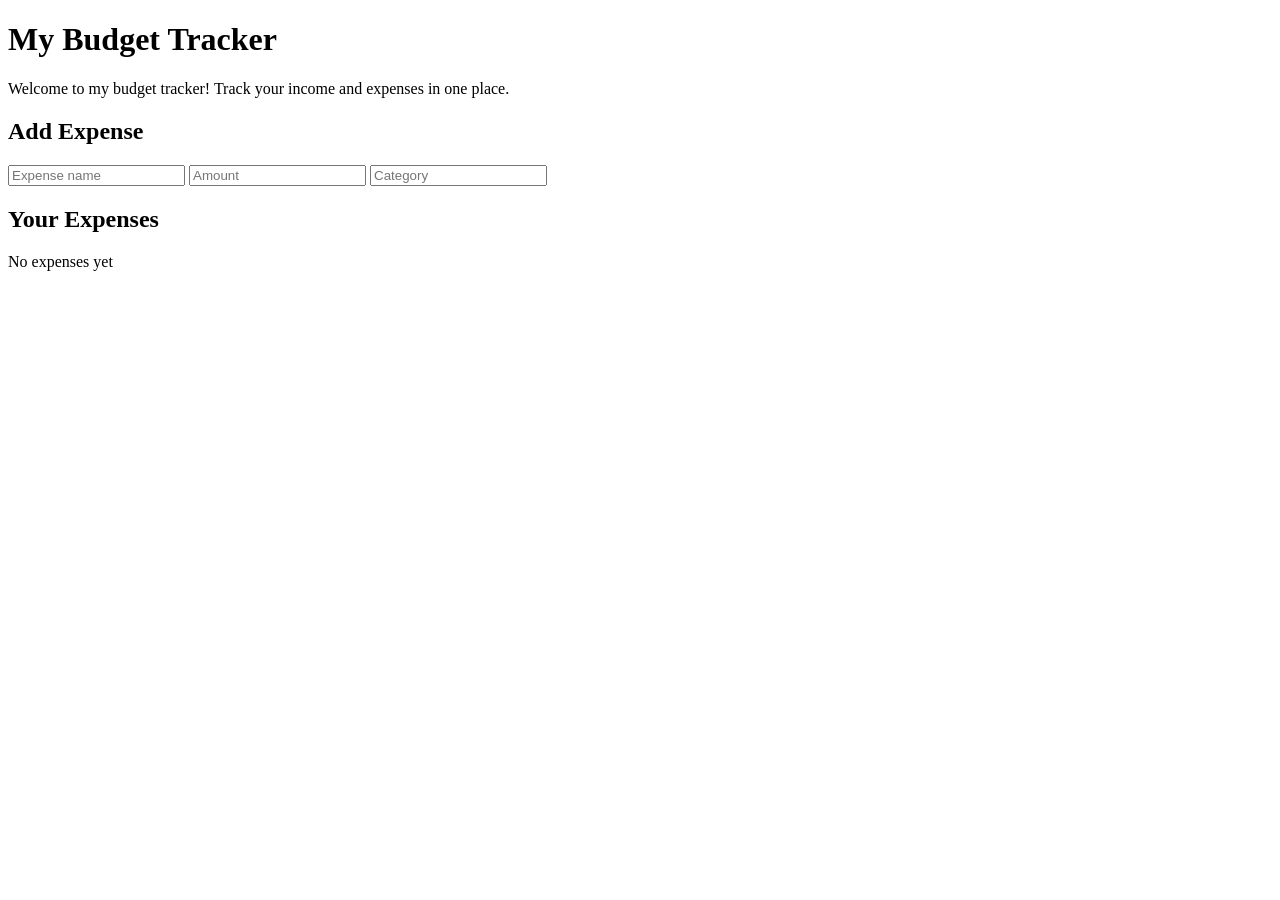
==== index.html @ 6ce5a6ef "initial commit" ====
<!DOCTYPE html>
<html>
<head>
    <title>My Budget Tracker</title>
    <link rel="stylesheet" href="style.css">
</head>
<body>

    <h1>My Budget Tracker</h1>
    <p>Welcome to my budget tracker! Track your income and expenses in one place.</p>

    <div class="add-expense-section">
        <h2>Add Expense</h2>
        <input type="text" placeholder="Expense name">
        <input type="number" placeholder="Amount">
        <input type="text" placeholder="Category">
    </div>

    <div class="expenses-section" id="expense-list">
        <h2>Your Expenses</h2>
        <p>No expenses yet</p>
    </div>

</body>
</html>
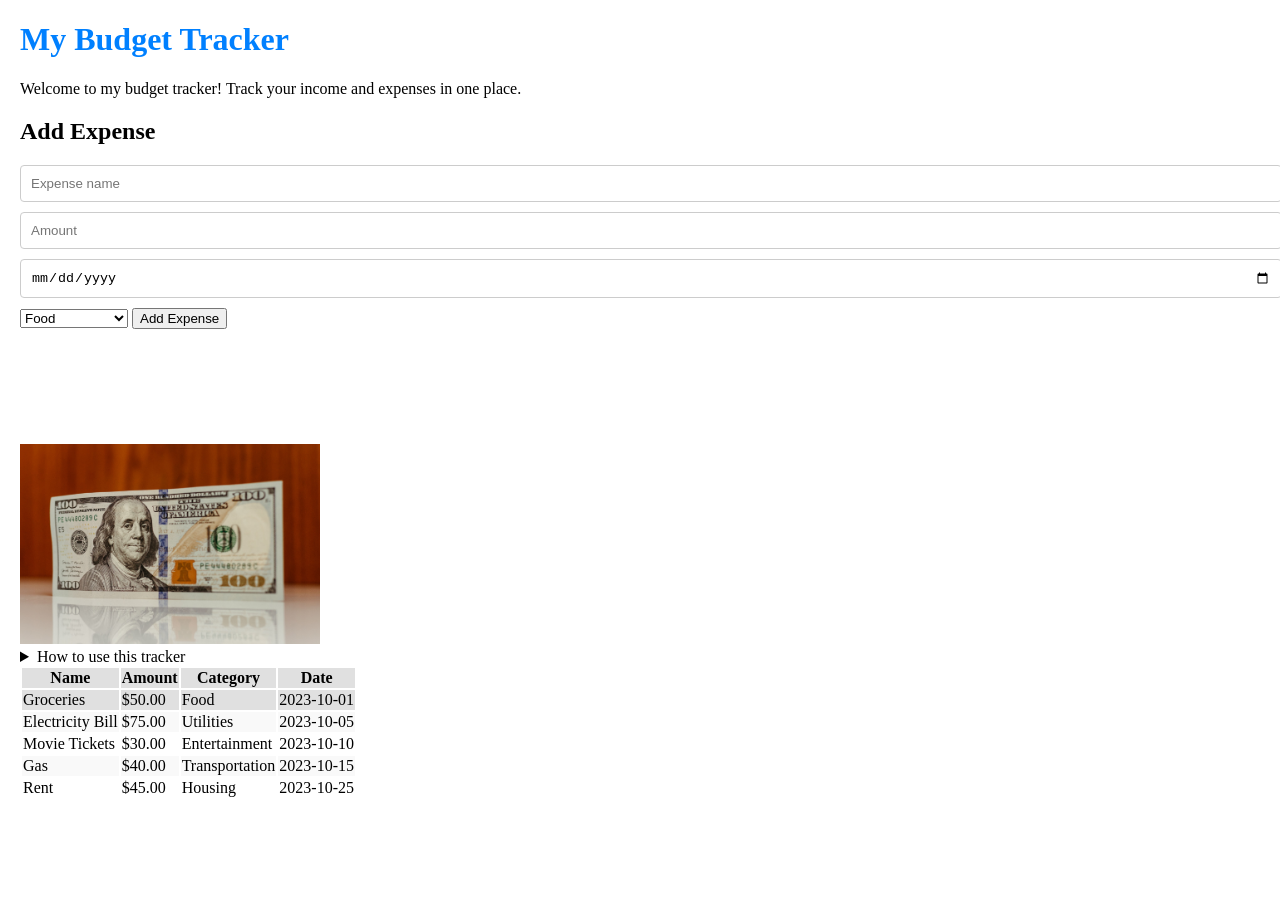
==== commit 16f1e804: "second commit" ====
--- a/index.html
+++ b/index.html
@@ -11,15 +11,75 @@
 
     <div class="add-expense-section">
         <h2>Add Expense</h2>
-        <input type="text" placeholder="Expense name">
-        <input type="number" placeholder="Amount">
-        <input type="text" placeholder="Category">
+        <form id="expense-form">
+            <input type="text" id="expense-name" placeholder="Expense name">
+            <input type="number" id="expense-amount" placeholder="Amount">
+            <input type="date" id="expense-date" placeholder="Date">
+            <select id="expense-category">
+                <option value="food">Food</option>
+                <option value="utilities">Utilities</option>
+                <option value="entertainment">Entertainment</option>
+                <option value="transportation">Transportation</option>
+                <option value="housing">Housing</option>
+            </select>
+            <button type="submit">Add Expense</button>
+        </form>
+    </div>
+        
     </div>
 
-    <div class="expenses-section" id="expense-list">
-        <h2>Your Expenses</h2>
-        <p>No expenses yet</p>
-    </div>
+<table>
+    <thead>
+        <tr>
+            <th>Name</th>
+            <th>Amount</th>
+            <th>Category</th>
+            <th>Date</th>
+        </tr>
+    </thead>
+    <tbody>
+    <tr>
+        <td>Groceries</td>  
+        <td>$50.00</td>
+        <td>Food</td>
+        <td>2023-10-01</td>
+    </tr>
+    <tr>
+        <td>Electricity Bill</td>
+        <td>$75.00</td>
+        <td>Utilities</td>
+        <td>2023-10-05</td>
+    </tr>
+    <tr>
+        <td>Movie Tickets</td>
+        <td>$30.00</td>
+        <td>Entertainment</td>
+        <td>2023-10-10</td>
+    </tr>
+    <tr>
+        <td>Gas</td>
+        <td>$40.00</td>
+        <td>Transportation</td>
+        <td>2023-10-15</td>
+    </tr>
+    <tr>
+        <td>Rent</td>
+        <td>$45.00</td>
+        <td>Housing</td>
+        <td>2023-10-25</td>
+    </tr>
+    </tbody>
+
+    <!-- Inserting an image -->
+    <img src="100 dollar bill.jpg" alt="100 Dollar Bill" style="width: 300px; height: auto;">
+
+    <!-- Inserting a iframe -->
+   <iframe width="560" height="315" src="https://www.youtube.com/embed/HQXY1dsVGbc?si=iQzGpgLRASO1Rrfa" title="YouTube video player" frameborder="0" allow="accelerometer; autoplay; clipboard-write; encrypted-media; gyroscope; picture-in-picture; web-share" referrerpolicy="strict-origin-when-cross-origin" allowfullscreen></iframe>
+
+   <details>
+    <summary>How to use this tracker</summary>
+    <p>Use this form to enter the expense name, amount, date, and category.</p>
+ </details>
 
 </body>
 </html>
--- a/style.css
+++ b/style.css
@@ -0,0 +1,46 @@
+body {
+    font-family: 'Times New Roman', Times, serif, sans-serif;
+    margin: 20px;
+}
+
+h1 {
+    color: #0080ff;
+}
+
+.add-expense-section td{
+    background-color: #f0f0f0;
+    padding: 15px;
+    margin-bottom: 20px;
+    cursor: pointer;
+}
+.add-expense-section > input {
+    width: 100%;
+    padding: 10px;
+    margin-bottom: 10px;
+    border: 1px solid #ccc;
+    border-radius: 4px;
+}
+.add-expense-section td:hover {
+    background-color: #e0e0e0;
+}
+tr:first-child {
+    background-color: #e0e0e0;
+}
+tr:nth-child(even) {
+    background-color: #f9f9f9;
+}
+input:not([type="submit"]) {
+    width: 100%;
+    padding: 10px;
+    margin-bottom: 10px;
+    border: 1px solid #ccc;
+    border-radius: 4px;
+}
+input:focus {
+    border-color: #0080ff;
+    outline: none;
+}
+#expense-list {
+    background-color: #fcfcfc;
+    padding: 15px;
+}
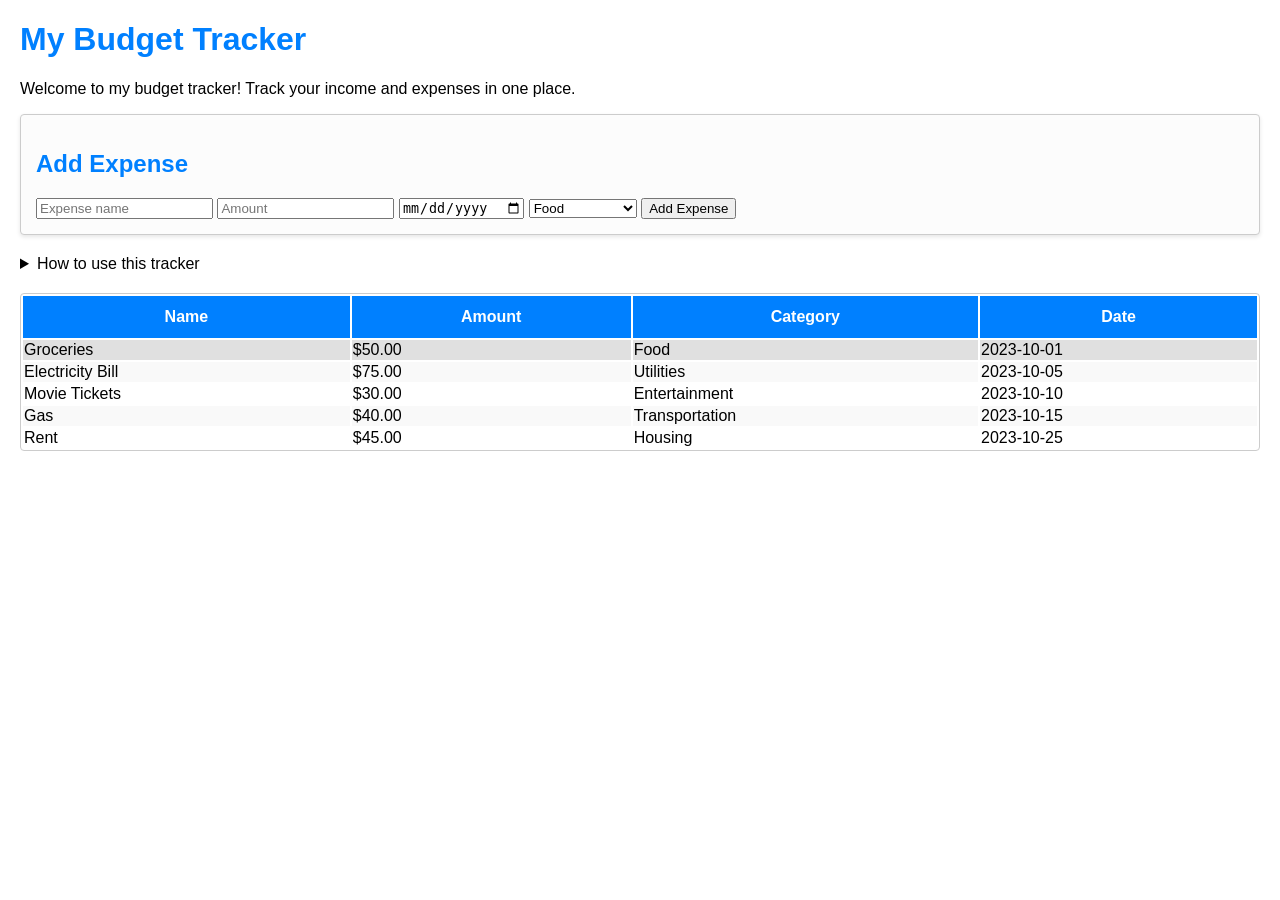
==== commit c9871e9d: "third commit" ====
--- a/index.html
+++ b/index.html
@@ -1,12 +1,20 @@
 <!DOCTYPE html>
 <html>
-<head>
+<head> 
     <title>My Budget Tracker</title>
+    <link rel="preconnect" href="https://fonts.googleapis.com">
+    <link rel="preconnect" href="https://fonts.gstatic.com" crossorigin>
+    <link href="https://fonts.googleapis.com/css2?family=IBM+Plex+Serif:ital,wght@0,100;0,200;0,300;0,400;0,500;0,600;0,700;1,100;1,200;1,300;1,400;1,500;1,600;1,700&display=swap" rel="stylesheet">
+
     <link rel="stylesheet" href="style.css">
 </head>
 <body>
+    <link rel="preconnect" href="https://fonts.googleapis.com">
+    <link rel="preconnect" href="https://fonts.gstatic.com" crossorigin>
+    <link href="https://fonts.googleapis.com/css2?family=Google+Sans+Flex:opsz,wght@6..144,1..1000&family=IBM+Plex+Serif:ital,wght@0,100;0,200;0,300;0,400;0,500;0,600;0,700;1,100;1,200;1,300;1,400;1,500;1,600;1,700&display=swap" rel="stylesheet">
 
     <h1>My Budget Tracker</h1>
+
     <p>Welcome to my budget tracker! Track your income and expenses in one place.</p>
 
     <div class="add-expense-section">
@@ -69,13 +77,6 @@
         <td>2023-10-25</td>
     </tr>
     </tbody>
-
-    <!-- Inserting an image -->
-    <img src="100 dollar bill.jpg" alt="100 Dollar Bill" style="width: 300px; height: auto;">
-
-    <!-- Inserting a iframe -->
-   <iframe width="560" height="315" src="https://www.youtube.com/embed/HQXY1dsVGbc?si=iQzGpgLRASO1Rrfa" title="YouTube video player" frameborder="0" allow="accelerometer; autoplay; clipboard-write; encrypted-media; gyroscope; picture-in-picture; web-share" referrerpolicy="strict-origin-when-cross-origin" allowfullscreen></iframe>
-
    <details>
     <summary>How to use this tracker</summary>
     <p>Use this form to enter the expense name, amount, date, and category.</p>
--- a/style.css
+++ b/style.css
@@ -1,15 +1,53 @@
 body {
-    font-family: 'Times New Roman', Times, serif, sans-serif;
+    font-family: 'Open sans', sans-serif;
     margin: 20px;
+    background-color: #ffffff;
 }
 
 h1 {
     color: #0080ff;
+    font-family: 'Montserrat', sans-serif;
 }
 
+h2 {
+    color: #0080ff;
+    font-family: 'Montserrat', sans-serif;
+}
+
+header {
+    background-color:#fcfcfc;
+    padding: 20px;
+    border-radius:4px;
+    margin-bottom: 20px;   
+}
+
+th {
+    background-color:#0080ff; 
+    color:#fff;
+    padding: 12px;
+    font-family: 'Montserrat', sans-serif;
+}
+
+.add-expense-section {
+    background-color: #fcfcfc;
+    padding: 15px;
+    border: 1px solid #ccc;
+    border-radius: 4px;
+    margin-bottom: 20px;
+    box-shadow: 0 2px 4px rgba(0,0,0,0.1);
+
+}
+table {
+    background-color: #ffffff;
+    border: 1px solid #ccc;
+    border-radius: 4px;
+    margin-top: 20px;
+    width: 100%;
+}
 .add-expense-section td{
     background-color: #f0f0f0;
-    padding: 15px;
+    padding: 12px;
+    border: 1px solid;
     margin-bottom: 20px;
     cursor: pointer;
 }
@@ -29,8 +67,11 @@
 tr:nth-child(even) {
     background-color: #f9f9f9;
 }
-input:not([type="submit"]) {
-    width: 100%;
+tr:hover {
+    background-color: #e0e0e0;
+}
+input[type="submit"] {
+    background-color: #0080ff;
     padding: 10px;
     margin-bottom: 10px;
     border: 1px solid #ccc;
@@ -43,4 +84,9 @@
 #expense-list {
     background-color: #fcfcfc;
     padding: 15px;
+    border: 1px solid #ccc;
+    border-radius: 4px;
 }
+
+
+
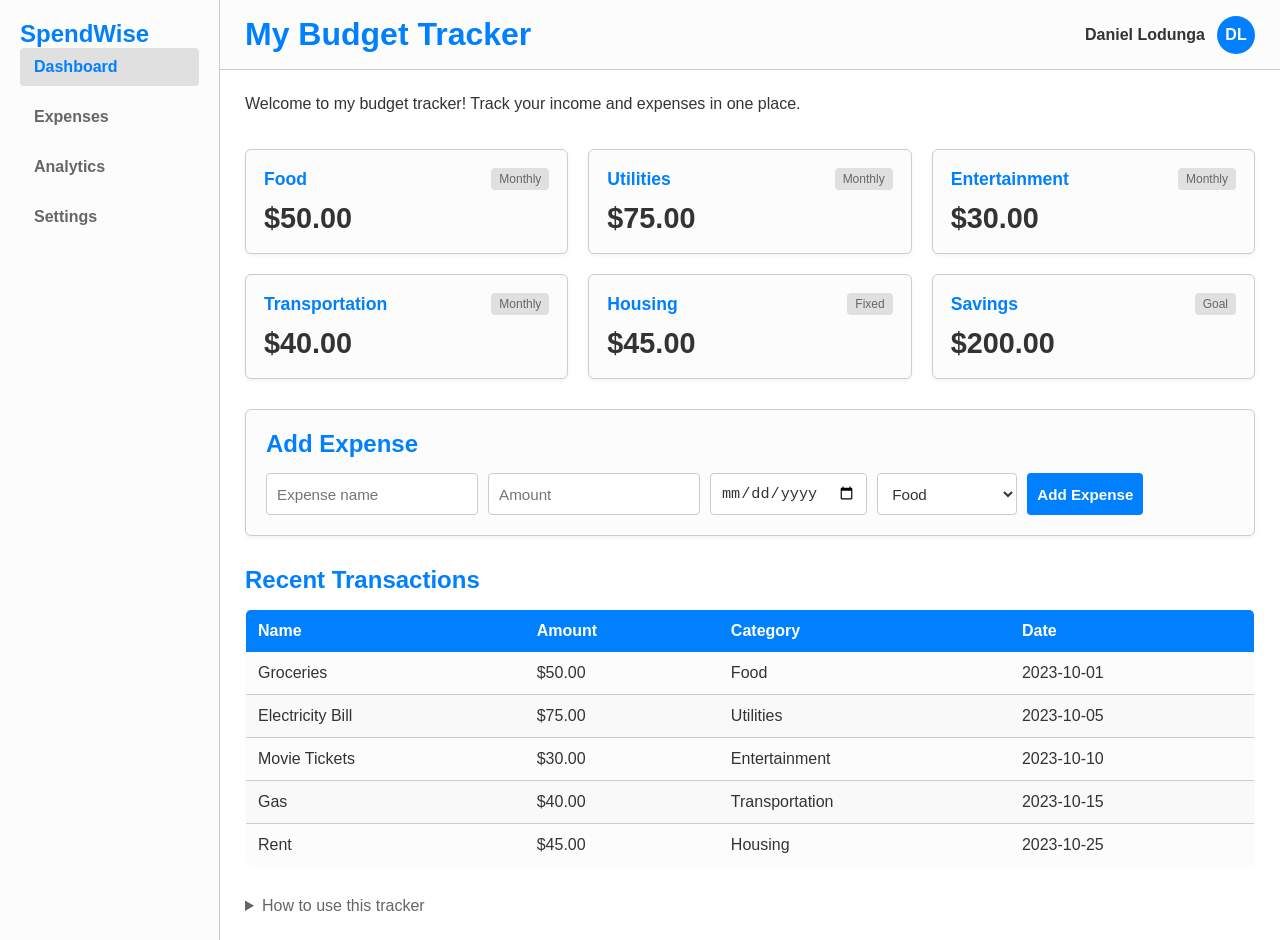
==== commit 01d1672b: "Fourth commit" ====
--- a/index.html
+++ b/index.html
@@ -1,86 +1,166 @@
 <!DOCTYPE html>
-<html>
+<html lang="en">
 <head> 
+    <meta charset="UTF-8">
+    <meta name="viewport" content="width=device-width, initial-scale=1.0">
     <title>My Budget Tracker</title>
+    
+    <!-- Google Fonts -->
     <link rel="preconnect" href="https://fonts.googleapis.com">
     <link rel="preconnect" href="https://fonts.gstatic.com" crossorigin>
-    <link href="https://fonts.googleapis.com/css2?family=IBM+Plex+Serif:ital,wght@0,100;0,200;0,300;0,400;0,500;0,600;0,700;1,100;1,200;1,300;1,400;1,500;1,600;1,700&display=swap" rel="stylesheet">
+    <link href="https://fonts.googleapis.com/css2?family=Google+Sans+Flex:opsz,wght@6..144,1..1000&family=IBM+Plex+Serif:ital,wght@0,100;0,200;0,300;0,400;0,500;0,600;0,700;1,100;1,200;1,300;1,400;1,500;1,600;1,700&display=swap" rel="stylesheet">
 
     <link rel="stylesheet" href="style.css">
 </head>
 <body>
-    <link rel="preconnect" href="https://fonts.googleapis.com">
-    <link rel="preconnect" href="https://fonts.gstatic.com" crossorigin>
-    <link href="https://fonts.googleapis.com/css2?family=Google+Sans+Flex:opsz,wght@6..144,1..1000&family=IBM+Plex+Serif:ital,wght@0,100;0,200;0,300;0,400;0,500;0,600;0,700;1,100;1,200;1,300;1,400;1,500;1,600;1,700&display=swap" rel="stylesheet">
+    <div class="dashboard-container">
+        <!-- Sidebar Navigation -->
+        <aside class="sidebar">
+            <div class="logo">
+                <h2>SpendWise</h2>
+            </div>
+            <nav class="nav-menu">
+                <a href="#" class="nav-item active">Dashboard</a>
+                <a href="#" class="nav-item">Expenses</a>
+                <a href="#" class="nav-item">Analytics</a>
+                <a href="#" class="nav-item">Settings</a>
+            </nav>
+        </aside>
 
-    <h1>My Budget Tracker</h1>
+        <!-- Header -->
+        <header class="header">
+            <div class="header-title">
+                <h1>My Budget Tracker</h1>
+            </div>
+            <div class="user-profile">
+                <span class="user-name">Daniel Lodunga</span>
+                <div class="avatar">DL</div>
+            </div>
+        </header>
 
-    <p>Welcome to my budget tracker! Track your income and expenses in one place.</p>
+        <!-- Main Content Area -->
+        <main class="main-content">
+            <p class="welcome-text">Welcome to my budget tracker! Track your income and expenses in one place.</p>
+        
+            <br><br/>
+            
+            <!-- 6 Category Cards Grid -->
+            <div class="card-grid">
+                <div class="card">
+                    <div class="card-header">
+                        <h3>Food</h3>
+                        <span class="badge">Monthly</span>
+                    </div>
+                    <p class="amount">$50.00</p>
+                </div>
+                <div class="card">
+                    <div class="card-header">
+                        <h3>Utilities</h3>
+                        <span class="badge">Monthly</span>
+                    </div>
+                    <p class="amount">$75.00</p>
+                </div>
+                <div class="card">
+                    <div class="card-header">
+                        <h3>Entertainment</h3>
+                        <span class="badge">Monthly</span>
+                    </div>
+                    <p class="amount">$30.00</p>
+                </div>
+                <div class="card">
+                    <div class="card-header">
+                        <h3>Transportation</h3>
+                        <span class="badge">Monthly</span>
+                    </div>
+                    <p class="amount">$40.00</p>
+                </div>
+                <div class="card">
+                    <div class="card-header">
+                        <h3>Housing</h3>
+                        <span class="badge">Fixed</span>
+                    </div>
+                    <p class="amount">$45.00</p>
+                </div>
+                <div class="card">
+                    <div class="card-header">
+                        <h3>Savings</h3>
+                        <span class="badge">Goal</span>
+                    </div>
+                    <p class="amount">$200.00</p>
+                </div>
+            </div>
 
-    <div class="add-expense-section">
-        <h2>Add Expense</h2>
-        <form id="expense-form">
-            <input type="text" id="expense-name" placeholder="Expense name">
-            <input type="number" id="expense-amount" placeholder="Amount">
-            <input type="date" id="expense-date" placeholder="Date">
-            <select id="expense-category">
-                <option value="food">Food</option>
-                <option value="utilities">Utilities</option>
-                <option value="entertainment">Entertainment</option>
-                <option value="transportation">Transportation</option>
-                <option value="housing">Housing</option>
-            </select>
-            <button type="submit">Add Expense</button>
-        </form>
+            <!-- Add Expense Form Section -->
+            <section class="add-expense-section">
+                <h2>Add Expense</h2>
+                <form id="expense-form">
+                    <input type="text" id="expense-name" placeholder="Expense name">
+                    <input type="number" id="expense-amount" placeholder="Amount">
+                    <input type="date" id="expense-date">
+                    <select id="expense-category">
+                        <option value="food">Food</option>
+                        <option value="utilities">Utilities</option>
+                        <option value="entertainment">Entertainment</option>
+                        <option value="transportation">Transportation</option>
+                        <option value="housing">Housing</option>
+                    </select>
+                    <button type="submit">Add Expense</button>
+                </form>
+            </section>
+
+            <!-- Expense History Table -->
+            <section class="table-section">
+                <h2>Recent Transactions</h2>
+                <table>
+                    <thead>
+                        <tr>
+                            <th>Name</th>
+                            <th>Amount</th>
+                            <th>Category</th>
+                            <th>Date</th>
+                        </tr>
+                    </thead>
+                    <tbody>
+                        <tr>
+                            <td>Groceries</td>  
+                            <td>$50.00</td>
+                            <td>Food</td>
+                            <td>2023-10-01</td>
+                        </tr>
+                        <tr>
+                            <td>Electricity Bill</td>
+                            <td>$75.00</td>
+                            <td>Utilities</td>
+                            <td>2023-10-05</td>
+                        </tr>
+                        <tr>
+                            <td>Movie Tickets</td>
+                            <td>$30.00</td>
+                            <td>Entertainment</td>
+                            <td>2023-10-10</td>
+                        </tr>
+                        <tr>
+                            <td>Gas</td>
+                            <td>$40.00</td>
+                            <td>Transportation</td>
+                            <td>2023-10-15</td>
+                        </tr>
+                        <tr>
+                            <td>Rent</td>
+                            <td>$45.00</td>
+                            <td>Housing</td>
+                            <td>2023-10-25</td>
+                        </tr>
+                    </tbody>
+                </table>
+            </section>
+
+            <!-- Details Dropdown -->
+            <details class="help-details">
+                <summary>How to use this tracker</summary>
+                <p>Use this form to enter the expense name, amount, date, and category.</p>
+            </details>
+        </main>
     </div>
-        
-    </div>
-
-<table>
-    <thead>
-        <tr>
-            <th>Name</th>
-            <th>Amount</th>
-            <th>Category</th>
-            <th>Date</th>
-        </tr>
-    </thead>
-    <tbody>
-    <tr>
-        <td>Groceries</td>  
-        <td>$50.00</td>
-        <td>Food</td>
-        <td>2023-10-01</td>
-    </tr>
-    <tr>
-        <td>Electricity Bill</td>
-        <td>$75.00</td>
-        <td>Utilities</td>
-        <td>2023-10-05</td>
-    </tr>
-    <tr>
-        <td>Movie Tickets</td>
-        <td>$30.00</td>
-        <td>Entertainment</td>
-        <td>2023-10-10</td>
-    </tr>
-    <tr>
-        <td>Gas</td>
-        <td>$40.00</td>
-        <td>Transportation</td>
-        <td>2023-10-15</td>
-    </tr>
-    <tr>
-        <td>Rent</td>
-        <td>$45.00</td>
-        <td>Housing</td>
-        <td>2023-10-25</td>
-    </tr>
-    </tbody>
-   <details>
-    <summary>How to use this tracker</summary>
-    <p>Use this form to enter the expense name, amount, date, and category.</p>
- </details>
-
 </body>
-</html>
+</html>
--- a/style.css
+++ b/style.css
@@ -1,92 +1,359 @@
+/* ==================================================
+   1. CSS Custom Properties (:root variables)
+================================================== */
+:root {
+    --brand-color: #0080ff;
+    --accent-color: #10b981;
+    --surface-color: #ffffff;
+    --card-background: #fcfcfc;
+    --primary-text-color: #333333;
+    --secondary-text-color: #666666;
+    --border-color: #cccccc;
+    --hover-background: #e0e0e0;
+    --input-bg: #ffffff;
+    --table-stripe: #f9f9f9;
+}
+
+/* ==================================================
+   Base & Reset Styles
+================================================== */
+* {
+    box-sizing: border-box;
+    margin: 0;
+    padding: 0;
+}
+
 body {
-    font-family: 'Open sans', sans-serif;
-    margin: 20px;
-    background-color: #ffffff;
-}
-
-h1 {
-    color: #0080ff;
-    font-family: 'Montserrat', sans-serif;
-}
-
-h2 {
-    color: #0080ff;
-    font-family: 'Montserrat', sans-serif;
-}
-
-header {
-    background-color:#fcfcfc;
+    font-family: 'Open Sans', sans-serif;
+    background-color: var(--surface-color);
+    color: var(--primary-text-color);
+}
+
+h1, h2, h3 {
+    font-family: 'Montserrat', sans-serif;
+    color: var(--brand-color);
+}
+
+/* ==================================================
+   2. Overall Page Layout (CSS Grid)
+================================================== */
+.dashboard-container {
+    display: grid;
+    grid-template-columns: 220px 1fr;
+    grid-template-rows: 70px 1fr;
+    grid-template-areas:
+        "sidebar header"
+        "sidebar main";
+    min-height: 100vh;
+}
+
+/* Sidebar Styling (Flexbox) */
+.sidebar {
+    grid-area: sidebar;
+    background-color: var(--card-background);
+    border-right: 1px solid var(--border-color);
+    display: flex;
+    flex-direction: column;
     padding: 20px;
-    border-radius:4px;
-    margin-bottom: 20px;   
+}
+
+.logo h1 {
+    font-size: 1.5rem;
+    margin-bottom: 25px;
+}
+
+.nav-menu {
+    display: flex;
+    flex-direction: column;
+    gap: 12px;
+}
+
+.nav-item {
+    text-decoration: none;
+    color: var(--secondary-text-color);
+    padding: 10px 14px;
+    border-radius: 4px;
+    font-weight: 600;
+    font-family: 'Montserrat', sans-serif;
+}
+
+.nav-item.active, 
+.nav-item:hover {
+    background-color: var(--hover-background);
+    color: var(--brand-color);
+}
+
+/* Header Styling (Flexbox) */
+.header {
+    grid-area: header;
+    background-color: var(--card-background);
+    border-bottom: 1px solid var(--border-color);
+    display: flex;
+    justify-content: space-between;
+    align-items: center;
+    padding: 0 25px;
+}
+
+.user-profile {
+    display: flex;
+    align-items: center;
+    gap: 12px;
+}
+
+.user-name {
+    font-weight: 600;
+}
+
+.avatar {
+    width: 38px;
+    height: 38px;
+    border-radius: 50%;
+    background-color: var(--brand-color);
+    color: #ffffff;
+    display: flex;
+    justify-content: center;
+    align-items: center;
+    font-weight: bold;
+    font-family: 'Montserrat', sans-serif;
+}
+
+/* Main Content Area */
+.main-content {
+    grid-area: main;
+    padding: 25px;
+}
+
+.welcome-msg {
+    margin-bottom: 20px;
+    color: var(--secondary-text-color);
+}
+
+/* Category Cards Grid */
+.card-grid {
+    display: grid;
+    grid-template-columns: repeat(auto-fit, minmax(260px, 1fr));
+    gap: 20px;
+    margin-bottom: 30px;
+}
+
+/* ==================================================
+   4. Responsiveness (Single-column layout below 768px)
+================================================== */
+@media (max-width: 768px) {
+    .dashboard-container {
+        grid-template-columns: 1fr;
+        grid-template-rows: auto auto 1fr;
+        grid-template-areas:
+            "header"
+            "sidebar"
+            "main";
+    }
+
+    .sidebar {
+        border-right: none;
+        border-bottom: 1px solid var(--border-color);
+        padding: 15px;
+    }
+
+    .nav-menu {
+        flex-direction: row;
+        justify-content: space-around;
+    }
+
+    .nav-item {
+        padding: 8px 10px;
+        font-size: 0.85rem;
+    }
+
+    .header {
+        padding: 15px;
+    }
+
+    .main-content {
+        padding: 15px;
+    }
+
+    .card-grid {
+        grid-template-columns: 1fr; /* Single column layout for cards */
+    }
+
+    #expense-form {
+        flex-direction: column;
+    }
+
+    #expense-form input,
+    #expense-form select,
+    #expense-form button {
+        width: 100%;
+    }
+}
+
+/* ==================================================
+   Stretch Goal: Dark Theme (prefers-color-scheme: dark)
+================================================== */
+@media (prefers-color-scheme: dark) {
+    :root {
+        --brand-color: #3b82f6;
+        --accent-color: #34d399;
+        --surface-color: #0f172a;
+        --card-background: #1e293b;
+        --primary-text-color: #f8fafc;
+        --secondary-text-color: #94a3b8;
+        --border-color: #334155;
+        --hover-background: #334155;
+        --input-bg: #0f172a;
+        --table-stripe: #182234;
+    }
+}
+
+
+/* ==================================================
+   5. Dashboard Cards & Micro-interactions
+================================================== */
+.card {
+    background-color: var(--card-background);
+    border: 1px solid var(--border-color);
+    border-radius: 6px;
+    padding: 18px;
+    display: flex;
+    flex-direction: column;
+    justify-content: space-between;
+    box-shadow: 0 2px 4px rgba(0, 0, 0, 0.05);
+    
+    /* Smooth transition lasting under 250ms */
+    transition: transform 0.2s ease, box-shadow 0.2s ease, border-color 0.2s ease;
+    cursor: pointer;
+}
+
+/* Applies to both hover and focus states */
+.card:hover,
+.card:focus-within {
+    transform: translateY(-4px);
+    box-shadow: 0 8px 16px rgba(0, 0, 0, 0.12);
+    border-color: var(--brand-color);
+    outline: none;
+}
+
+.card-header {
+    display: flex;
+    justify-content: space-between;
+    align-items: center;
+    margin-bottom: 12px;
+}
+
+.card-header h3 {
+    font-size: 1.1rem;
+}
+
+.badge {
+    font-size: 0.75rem;
+    background-color: var(--hover-background);
+    color: var(--secondary-text-color);
+    padding: 4px 8px;
+    border-radius: 4px;
+}
+
+.amount {
+    font-size: 1.8rem;
+    font-weight: bold;
+    color: var(--primary-text-color);
+    font-family: 'Montserrat', sans-serif;
+}
+
+/* ==================================================
+   Form & Table Layout Sections
+================================================== */
+.add-expense-section {
+    background-color: var(--card-background);
+    padding: 20px;
+    border: 1px solid var(--border-color);
+    border-radius: 6px;
+    margin-bottom: 30px;
+    box-shadow: 0 2px 4px rgba(0, 0, 0, 0.05);
+}
+
+.add-expense-section h2 {
+    margin-bottom: 15px;
+}
+
+#expense-form {
+    display: flex;
+    flex-wrap: wrap;
+    gap: 10px;
+}
+
+#expense-form input,
+#expense-form select,
+#expense-form button {
+    padding: 10px;
+    border: 1px solid var(--border-color);
+    border-radius: 4px;
+    background-color: var(--input-bg);
+    color: var(--primary-text-color);
+    font-size: 0.95rem;
+}
+
+#expense-form input:focus,
+#expense-form select:focus {
+    border-color: var(--brand-color);
+    outline: none;
+}
+
+#expense-form button {
+    background-color: var(--brand-color);
+    color: #ffffff;
+    font-weight: 600;
+    cursor: pointer;
+    border: none;
+    transition: background-color 0.2s ease;
+}
+
+#expense-form button:hover {
+    opacity: 0.9;
+}
+
+/* Transactions Table */
+.table-section {
+    margin-bottom: 30px;
+}
+
+.table-section h2 {
+    margin-bottom: 15px;
+}
+
+table {
+    background-color: var(--card-background);
+    border: 1px solid var(--border-color);
+    border-radius: 6px;
+    border-collapse: collapse;
+    width: 100%;
+    overflow: hidden;
 }
 
 th {
-    background-color:#0080ff; 
-    color:#fff;
+    background-color: var(--brand-color);
+    color: #ffffff;
     padding: 12px;
-    font-family: 'Montserrat', sans-serif;
-}
-
-.add-expense-section {
-    background-color: #fcfcfc;
-    padding: 15px;
-    border: 1px solid #ccc;
-    border-radius: 4px;
-    margin-bottom: 20px;
-    box-shadow: 0 2px 4px rgba(0,0,0,0.1);
-
-}
-table {
-    background-color: #ffffff;
-    border: 1px solid #ccc;
-    border-radius: 4px;
-    margin-top: 20px;
-    width: 100%;
-}
-.add-expense-section td{
-    background-color: #f0f0f0;
+    text-align: left;
+    font-family: 'Montserrat', sans-serif;
+}
+
+td {
     padding: 12px;
-    border: 1px solid;
-    margin-bottom: 20px;
+    border-bottom: 1px solid var(--border-color);
+}
+
+tr:nth-child(even) {
+    background-color: var(--table-stripe);
+}
+
+tr:hover {
+    background-color: var(--hover-background);
+}
+
+details {
+    margin-top: 15px;
+    color: var(--secondary-text-color);
     cursor: pointer;
 }
-.add-expense-section > input {
-    width: 100%;
-    padding: 10px;
-    margin-bottom: 10px;
-    border: 1px solid #ccc;
-    border-radius: 4px;
-}
-.add-expense-section td:hover {
-    background-color: #e0e0e0;
-}
-tr:first-child {
-    background-color: #e0e0e0;
-}
-tr:nth-child(even) {
-    background-color: #f9f9f9;
-}
-tr:hover {
-    background-color: #e0e0e0;
-}
-input[type="submit"] {
-    background-color: #0080ff;
-    padding: 10px;
-    margin-bottom: 10px;
-    border: 1px solid #ccc;
-    border-radius: 4px;
-}
-input:focus {
-    border-color: #0080ff;
-    outline: none;
-}
-#expense-list {
-    background-color: #fcfcfc;
-    padding: 15px;
-    border: 1px solid #ccc;
-    border-radius: 4px;
-}
-
-
-
+
